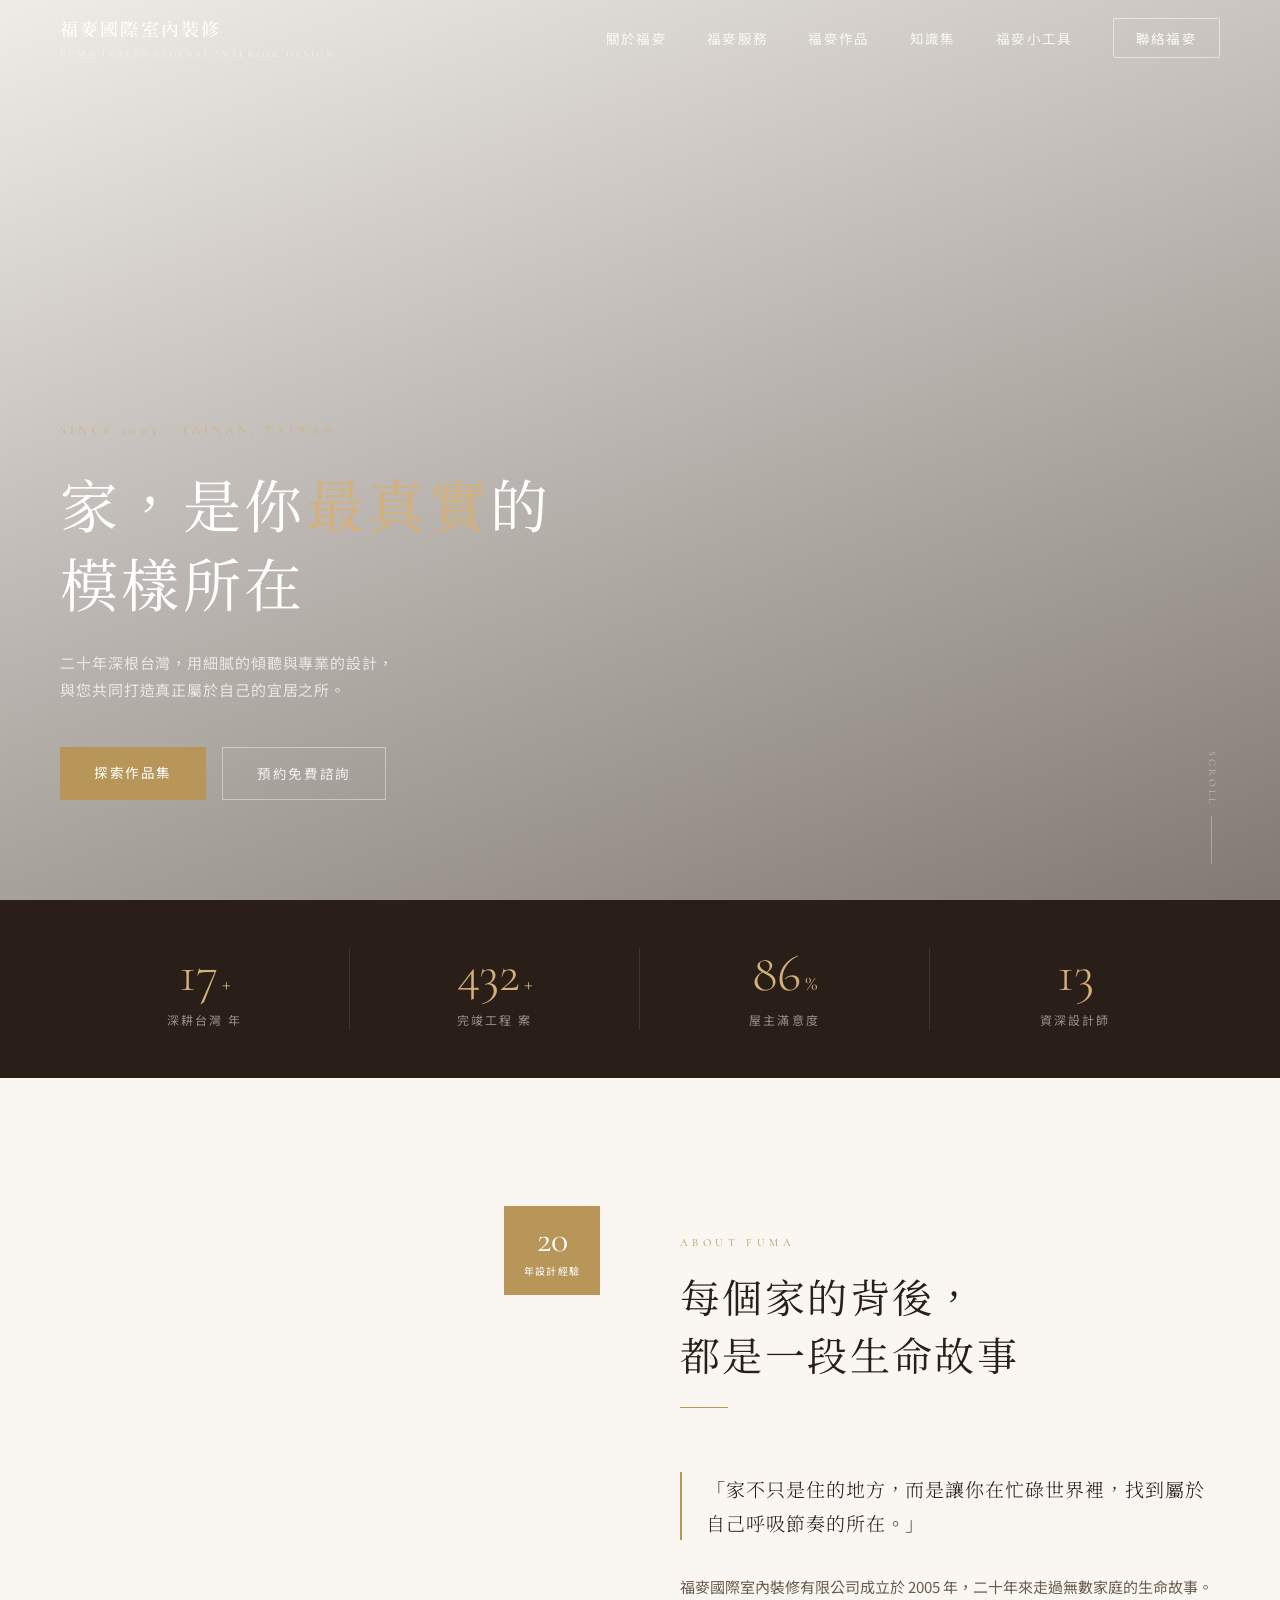
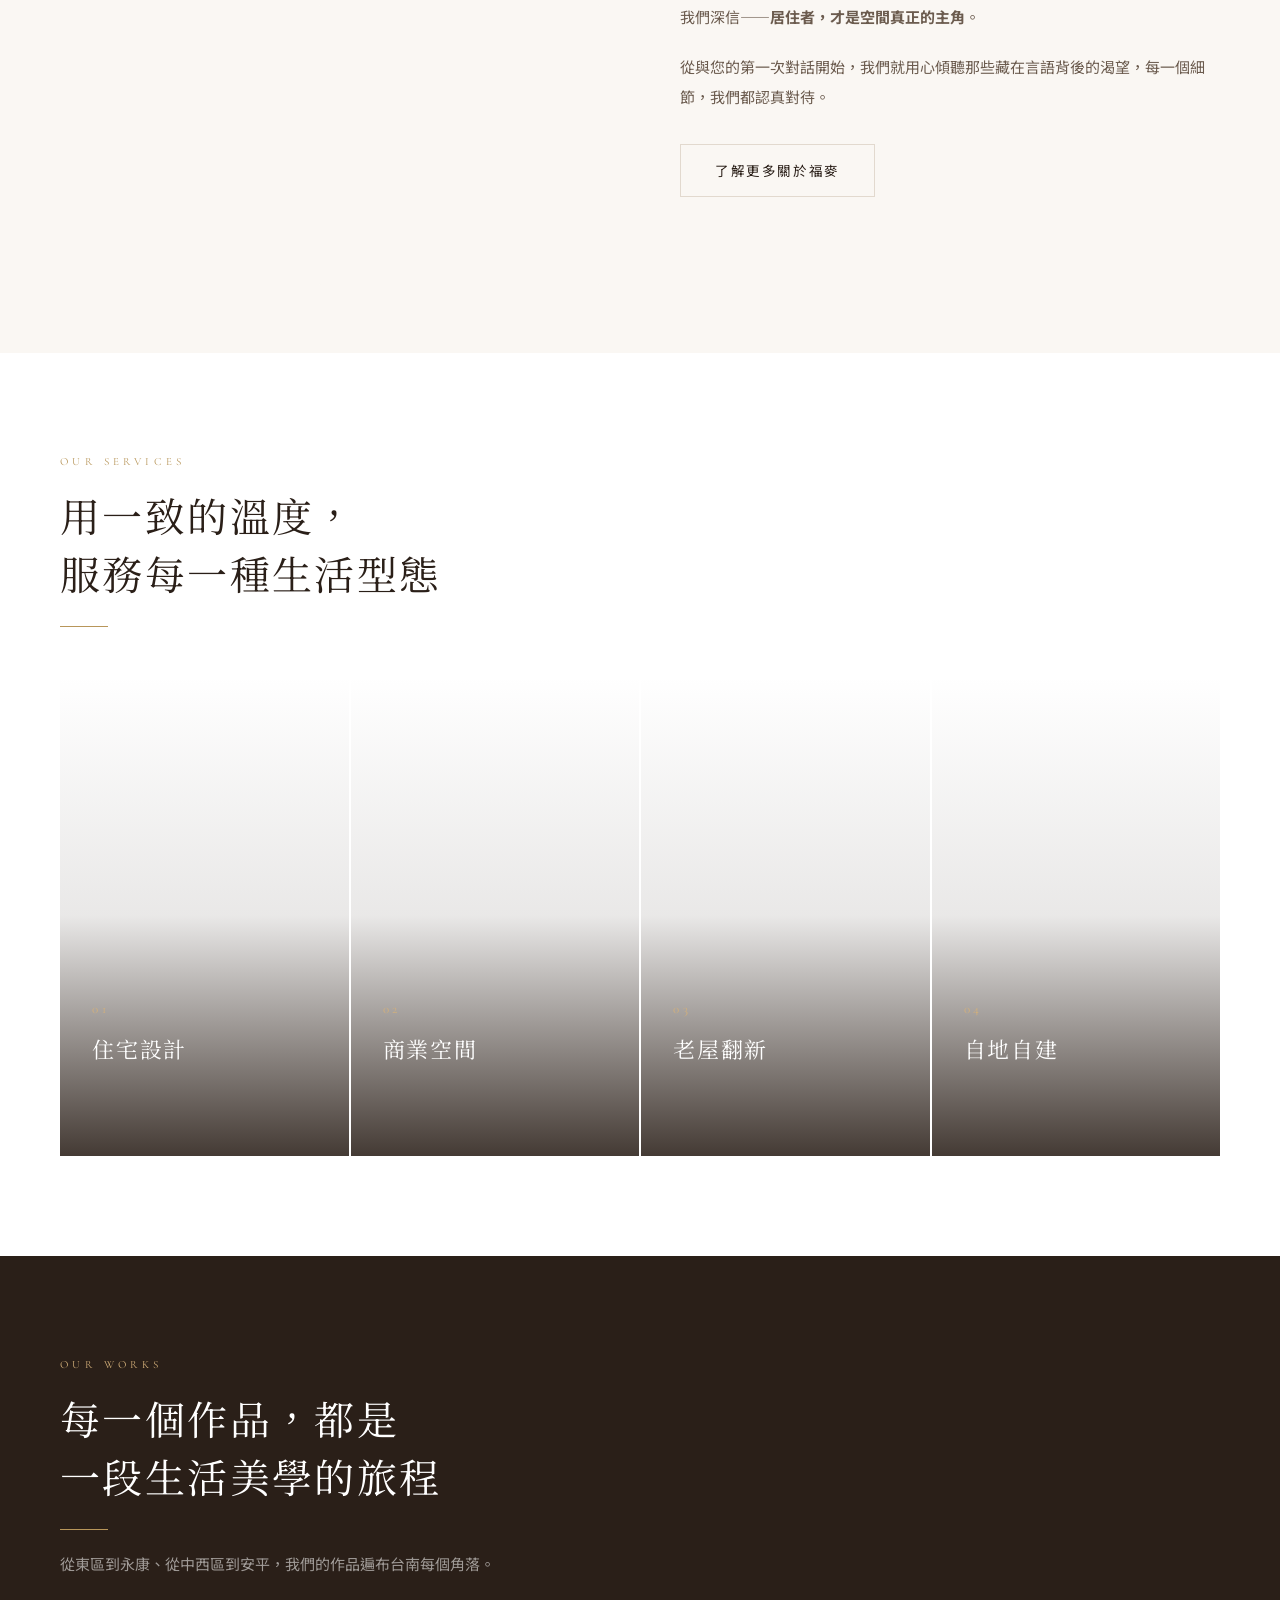
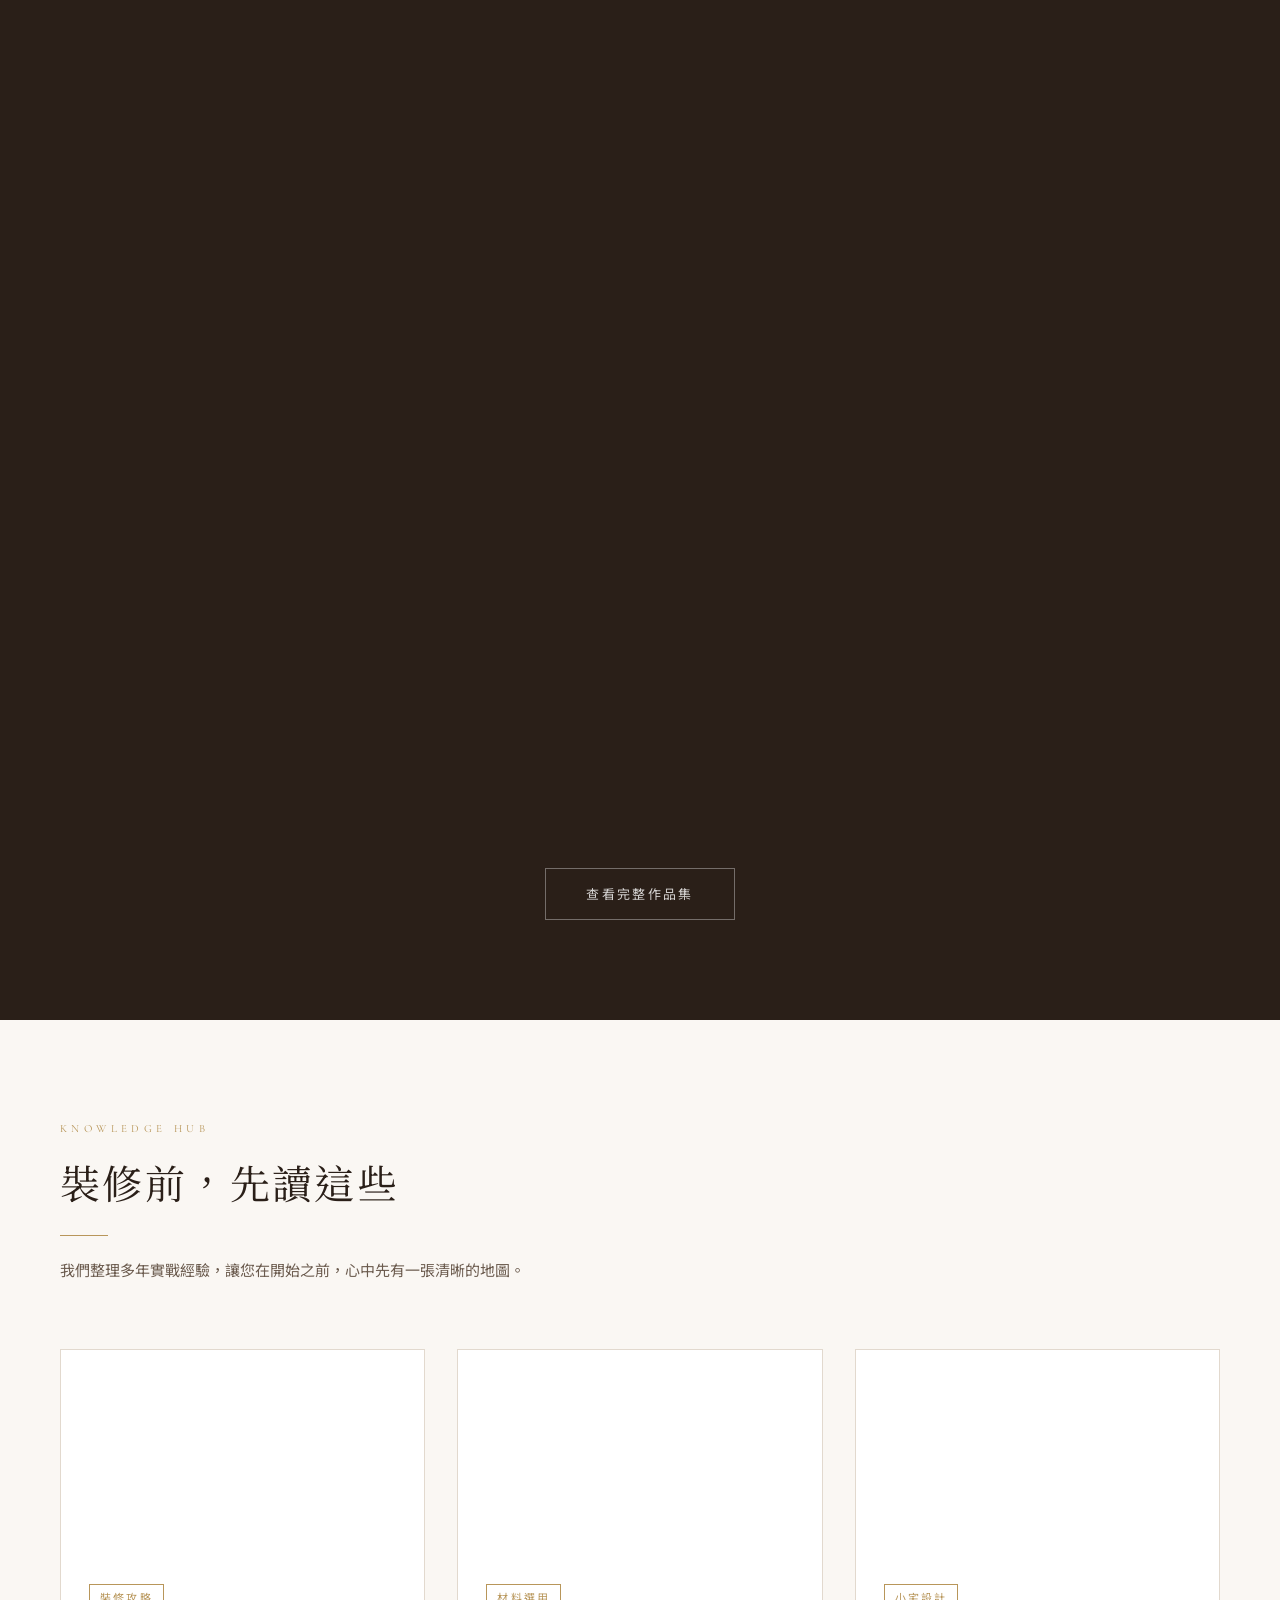
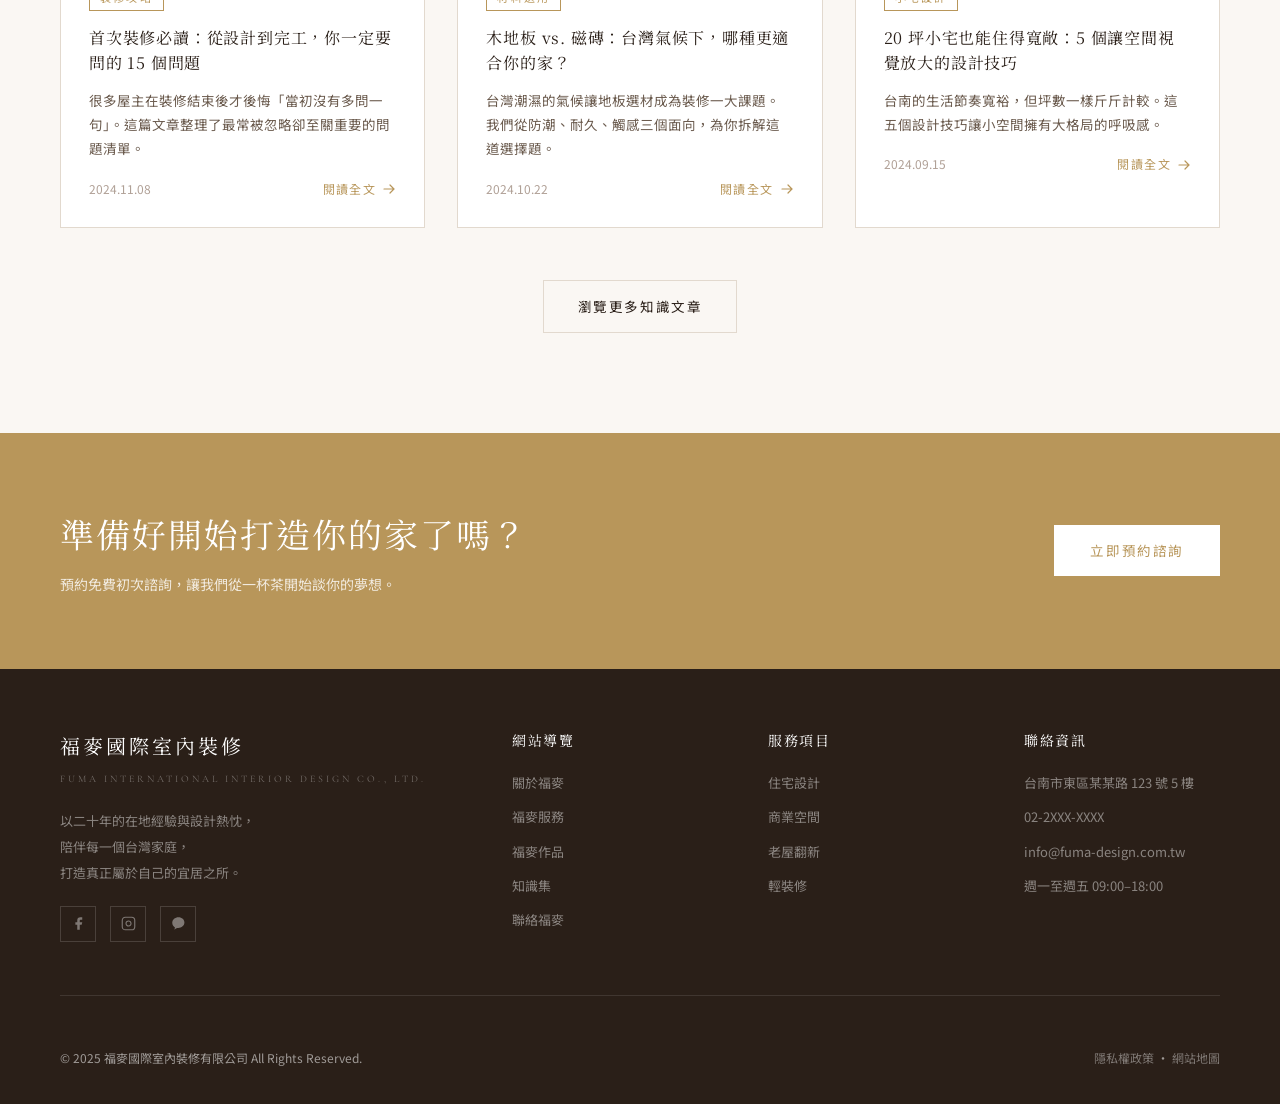
==== index.html @ 8dfb3df6 "初始化福麥國際室內裝修官網 六頁靜態網站：首頁、關於福麥、福麥服務、福麥作品、知識集、聯絡福麥。 共用 style.css / main.js，純 HTML/CSS/JS，無需建置工具。  Co-Au" ====
<!DOCTYPE html>
<html lang="zh-TW">
<head>
  <meta charset="UTF-8" />
  <meta name="viewport" content="width=device-width, initial-scale=1.0" />
  <title>福麥國際室內裝修有限公司 | 打造心靈富足的家</title>
  <meta name="description" content="福麥國際室內裝修有限公司，深根台灣二十年。以專業、細膩與溫度，與您共同打造真正屬於您的家。" />
  <link rel="preconnect" href="https://fonts.googleapis.com" />
  <link rel="preconnect" href="https://fonts.gstatic.com" crossorigin />
  <link href="https://fonts.googleapis.com/css2?family=Noto+Serif+TC:wght@300;400;500;600&family=Noto+Sans+TC:wght@300;400;500&family=Cormorant+Garamond:ital,wght@0,300;0,400;1,300&display=swap" rel="stylesheet" />
  <link rel="stylesheet" href="style.css" />
  <style>
    /* ── Hero ── */
    #hero {
      position: relative; height: 100vh; min-height: 620px;
      display: flex; align-items: flex-end;
      padding: 0 60px 100px; overflow: hidden;
    }
    .hero-bg {
      position: absolute; inset: 0;
      background:
        linear-gradient(160deg, rgba(42,31,24,.05) 0%, rgba(42,31,24,.58) 100%),
        url('https://images.unsplash.com/photo-1618221195710-dd6b41faaea6?w=1600&q=80') center/cover no-repeat;
      transform: scale(1.06); transition: transform 8s ease;
    }
    #hero.loaded .hero-bg { transform: scale(1); }
    .hero-content { position: relative; z-index: 2; max-width: 680px; }
    .hero-label {
      font-family: 'Cormorant Garamond', serif;
      font-size: 12px; letter-spacing: .35em; text-transform: uppercase;
      color: var(--gold-light); display: block; margin-bottom: 24px;
    }
    .hero-title {
      font-family: 'Noto Serif TC', serif;
      font-size: clamp(32px, 5vw, 58px); font-weight: 400;
      line-height: 1.35; color: var(--white); margin-bottom: 28px; letter-spacing: .06em;
    }
    .hero-title em { font-style: normal; color: var(--gold-light); }
    .hero-sub { font-size: 15px; color: rgba(255,255,255,.72); letter-spacing: .06em; margin-bottom: 44px; line-height: 1.8; }
    .hero-ctas { display: flex; gap: 16px; flex-wrap: wrap; }
    .btn-hero-primary {
      padding: 14px 34px; background: var(--gold); color: var(--white);
      font-size: 13.5px; letter-spacing: .12em; transition: background .3s;
    }
    .btn-hero-primary:hover { background: #9E7F46; }
    .btn-hero-outline {
      padding: 14px 34px; background: transparent;
      color: rgba(255,255,255,.85); font-size: 13.5px; letter-spacing: .12em;
      border: 1px solid rgba(255,255,255,.4); transition: all .3s;
    }
    .btn-hero-outline:hover { background: rgba(255,255,255,.1); border-color: rgba(255,255,255,.7); }

    /* ── About teaser ── */
    #about-teaser {
      padding: var(--section-pad) 60px;
      display: grid; grid-template-columns: 1fr 1fr; gap: 80px; align-items: center;
    }
    .about-visual { position: relative; aspect-ratio: 4/5; }
    .about-img-main {
      width: 85%; height: 100%;
      background: url('https://images.unsplash.com/photo-1586023492125-27b2c045efd7?w=800&q=80') center/cover;
      border-radius: 2px;
    }
    .about-img-accent {
      position: absolute; bottom: -32px; right: 0;
      width: 52%; aspect-ratio: 1;
      background: url('https://images.unsplash.com/photo-1556909114-f6e7ad7d3136?w=500&q=80') center/cover;
      border-radius: 2px; border: 8px solid var(--bg);
    }
    .about-badge {
      position: absolute; top: 28px; right: 0;
      background: var(--gold); color: var(--white); padding: 16px 20px;
      text-align: center; min-width: 90px;
    }
    .about-badge .badge-num { font-family: 'Cormorant Garamond', serif; font-size: 36px; line-height: 1; display: block; }
    .about-badge .badge-text { font-size: 10px; letter-spacing: .12em; margin-top: 4px; display: block; }
    .about-text blockquote {
      font-family: 'Noto Serif TC', serif; font-size: 19px; font-weight: 300;
      line-height: 1.8; color: var(--text);
      border-left: 2px solid var(--gold); padding-left: 24px;
      margin: 32px 0; letter-spacing: .05em;
    }
    .about-text p { font-size: 15px; color: var(--text-light); line-height: 2; margin-bottom: 20px; }

    /* ── Services preview ── */
    #services-preview { padding: var(--section-pad) 60px; background: var(--white); }
    .services-grid { display: grid; grid-template-columns: repeat(4,1fr); gap: 2px; }
    .service-card { position: relative; aspect-ratio: 3/5; overflow: hidden; cursor: pointer; }
    .service-card .card-bg { position: absolute; inset: 0; transition: transform .6s ease; }
    .service-card:hover .card-bg { transform: scale(1.06); }
    .service-card .card-overlay {
      position: absolute; inset: 0;
      background: linear-gradient(to top, rgba(42,31,24,.88) 0%, rgba(42,31,24,.1) 50%, transparent 100%);
      transition: background .4s;
    }
    .service-card:hover .card-overlay {
      background: linear-gradient(to top, rgba(42,31,24,.92) 0%, rgba(42,31,24,.3) 60%, rgba(42,31,24,.1) 100%);
    }
    .service-card .card-content { position: absolute; bottom: 0; left: 0; right: 0; padding: 36px 32px; }
    .card-num { font-family: 'Cormorant Garamond', serif; font-size: 13px; letter-spacing: .3em; color: var(--gold-light); margin-bottom: 10px; }
    .card-title { font-family: 'Noto Serif TC', serif; font-size: 22px; color: var(--white); font-weight: 400; letter-spacing: .08em; margin-bottom: 12px; }
    .card-desc {
      font-size: 13.5px; color: rgba(255,255,255,.72); line-height: 1.8;
      max-height: 0; overflow: hidden;
      transition: max-height .5s ease, opacity .5s ease; opacity: 0;
    }
    .service-card:hover .card-desc { max-height: 120px; opacity: 1; }
    .card-arrow {
      display: inline-flex; align-items: center; gap: 10px;
      color: var(--gold-light); font-size: 12px; letter-spacing: .2em; margin-top: 18px;
      opacity: 0; transform: translateX(-10px); transition: opacity .4s, transform .4s;
    }
    .service-card:hover .card-arrow { opacity: 1; transform: translateX(0); }
    .service-card:nth-child(1) .card-bg { background: url('https://images.unsplash.com/photo-1600607687644-c7171b42498f?w=800&q=80') center/cover; }
    .service-card:nth-child(2) .card-bg { background: url('https://images.unsplash.com/photo-1497366216548-37526070297c?w=800&q=80') center/cover; }
    .service-card:nth-child(3) .card-bg { background: url('https://images.unsplash.com/photo-1600566752355-35792bedcfea?w=800&q=80') center/cover; }
    .service-card:nth-child(4) .card-bg { background: url('https://images.unsplash.com/photo-1600047509807-ba8f99d2cdde?w=800&q=80') center/cover; }

    /* ── Portfolio highlight ── */
    #portfolio-highlight { padding: var(--section-pad) 60px; background: var(--bg-dark); }
    #portfolio-highlight .section-title { color: var(--white); }
    #portfolio-highlight .section-en { color: var(--gold-light); }
    #portfolio-highlight .section-desc { color: rgba(255,255,255,.55); }
    #portfolio-highlight .divider-line { background: var(--gold); }
    .portfolio-grid {
      display: grid; grid-template-columns: repeat(12,1fr);
      grid-template-rows: auto; gap: 12px;
    }
    .portfolio-item { position: relative; overflow: hidden; cursor: pointer; }
    .portfolio-item:nth-child(1) { grid-column: span 7; grid-row: span 2; aspect-ratio: 7/5; }
    .portfolio-item:nth-child(2) { grid-column: span 5; aspect-ratio: 5/4; }
    .portfolio-item:nth-child(3) { grid-column: span 5; aspect-ratio: 5/4; }
    .portfolio-item .pi-bg { width: 100%; height: 100%; transition: transform .7s ease; }
    .portfolio-item:hover .pi-bg { transform: scale(1.07); }
    .portfolio-item:nth-child(1) .pi-bg { background: url('https://images.unsplash.com/photo-1600585154340-be6161a56a0c?w=900&q=80') center/cover; }
    .portfolio-item:nth-child(2) .pi-bg { background: url('https://images.unsplash.com/photo-1567767292278-a4f21aa2d36e?w=700&q=80') center/cover; }
    .portfolio-item:nth-child(3) .pi-bg { background: url('https://images.unsplash.com/photo-1507089947368-19c1da9775ae?w=700&q=80') center/cover; }
    .portfolio-item .pi-overlay {
      position: absolute; inset: 0; background: rgba(42,31,24,0);
      transition: background .4s; display: flex; align-items: flex-end; padding: 24px;
    }
    .portfolio-item:hover .pi-overlay { background: rgba(42,31,24,.65); }
    .pi-info { transform: translateY(20px); opacity: 0; transition: transform .4s, opacity .4s; }
    .portfolio-item:hover .pi-info { transform: translateY(0); opacity: 1; }
    .pi-cat { font-size: 11px; letter-spacing: .25em; color: var(--gold-light); text-transform: uppercase; margin-bottom: 6px; }
    .pi-name { font-family: 'Noto Serif TC', serif; font-size: 16px; color: var(--white); letter-spacing: .06em; }

    /* ── Knowledge teaser ── */
    #knowledge-teaser { padding: var(--section-pad) 60px; }
    .knowledge-grid { display: grid; grid-template-columns: repeat(3,1fr); gap: 32px; }
    .k-card:nth-child(1) .k-img-bg { background: url('https://images.unsplash.com/photo-1618221195710-dd6b41faaea6?w=700&q=80') center/cover; }
    .k-card:nth-child(2) .k-img-bg { background: url('https://images.unsplash.com/photo-1630699144867-37acec97df5a?w=700&q=80') center/cover; }
    .k-card:nth-child(3) .k-img-bg { background: url('https://images.unsplash.com/photo-1604709177225-055f99402ea3?w=700&q=80') center/cover; }

    @media (max-width: 1100px) {
      #about-teaser { grid-template-columns: 1fr; gap: 56px; }
      .about-visual { max-width: 520px; }
      .services-grid { grid-template-columns: 1fr 1fr; }
      .service-card { aspect-ratio: 4/5; }
    }
    @media (max-width: 900px) {
      #hero, #about-teaser, #services-preview, #portfolio-highlight, #knowledge-teaser { padding-left: 28px; padding-right: 28px; }
      #hero { padding-bottom: 80px; }
      .scroll-indicator { right: 28px; }
      .portfolio-grid { grid-template-columns: repeat(6,1fr); }
      .portfolio-item:nth-child(1) { grid-column: span 6; aspect-ratio: 16/9; }
      .portfolio-item:nth-child(2), .portfolio-item:nth-child(3) { grid-column: span 3; }
      .knowledge-grid { grid-template-columns: 1fr 1fr; }
    }
    @media (max-width: 600px) {
      #hero { padding: 0 20px 60px; }
      .hero-ctas { flex-direction: column; }
      .services-grid { grid-template-columns: 1fr 1fr; }
      .knowledge-grid { grid-template-columns: 1fr; }
    }
  </style>
</head>
<body>
  <!-- Nav -->
  <nav id="navbar" class="hero-nav">
    <a href="index.html" class="nav-logo">
      <span class="logo-cn">福麥國際室內裝修</span>
      <span class="logo-en">Fuma International Interior Design</span>
    </a>
    <ul class="nav-links">
      <li><a href="about.html">關於福麥</a></li>
      <li><a href="services.html">福麥服務</a></li>
      <li><a href="portfolio.html">福麥作品</a></li>
      <li><a href="knowledge.html">知識集</a></li>
      <li><a href="#" target="_blank" rel="noopener">福麥小工具</a></li>
      <li><a href="contact.html" class="nav-contact-btn">聯絡福麥</a></li>
    </ul>
    <div class="hamburger" onclick="toggleMenu()"><span></span><span></span><span></span></div>
  </nav>
  <div class="mobile-menu" id="mobileMenu">
    <button class="mobile-close" onclick="toggleMenu()">✕</button>
    <a href="about.html" onclick="toggleMenu()">關於福麥</a>
    <a href="services.html" onclick="toggleMenu()">福麥服務</a>
    <a href="portfolio.html" onclick="toggleMenu()">福麥作品</a>
    <a href="knowledge.html" onclick="toggleMenu()">知識集</a>
    <a href="#" target="_blank" rel="noopener" onclick="toggleMenu()">福麥小工具</a>
    <a href="contact.html" onclick="toggleMenu()">聯絡福麥</a>
  </div>

  <!-- Hero -->
  <section id="hero">
    <div class="hero-bg"></div>
    <div class="hero-content reveal">
      <span class="hero-label">Since 2005 · Tainan, Taiwan</span>
      <h1 class="hero-title">家，是你<em>最真實</em>的<br>模樣所在</h1>
      <p class="hero-sub">二十年深根台灣，用細膩的傾聽與專業的設計，<br>與您共同打造真正屬於自己的宜居之所。</p>
      <div class="hero-ctas">
        <a href="portfolio.html" class="btn-hero-primary">探索作品集</a>
        <a href="contact.html" class="btn-hero-outline">預約免費諮詢</a>
      </div>
    </div>
    <div class="scroll-indicator">
      <span>Scroll</span>
      <div class="scroll-line"></div>
    </div>
  </section>

  <!-- Stats -->
  <div id="stats">
    <div class="stat-item reveal"><div class="stat-num"><span class="counter" data-target="20">0</span><sup>+</sup></div><div class="stat-label">深耕台灣 年</div></div>
    <div class="stat-item reveal"><div class="stat-num"><span class="counter" data-target="480">0</span><sup>+</sup></div><div class="stat-label">完竣工程 案</div></div>
    <div class="stat-item reveal"><div class="stat-num"><span class="counter" data-target="96">0</span><sup>%</sup></div><div class="stat-label">屋主滿意度</div></div>
    <div class="stat-item reveal"><div class="stat-num"><span class="counter" data-target="15">0</span></div><div class="stat-label">資深設計師</div></div>
  </div>

  <!-- About teaser -->
  <section id="about-teaser">
    <div class="about-visual reveal">
      <div class="about-img-main"></div>
      <div class="about-img-accent"></div>
      <div class="about-badge"><span class="badge-num">20</span><span class="badge-text">年設計經驗</span></div>
    </div>
    <div class="about-text">
      <div class="section-header reveal">
        <span class="section-en">About Fuma</span>
        <h2 class="section-title">每個家的背後，<br>都是一段生命故事</h2>
        <div class="divider-line"></div>
      </div>
      <blockquote class="reveal">「家不只是住的地方，而是讓你在忙碌世界裡，找到屬於自己呼吸節奏的所在。」</blockquote>
      <p class="reveal">福麥國際室內裝修有限公司成立於 2005 年，二十年來走過無數家庭的生命故事。我們深信——<strong>居住者，才是空間真正的主角</strong>。</p>
      <p class="reveal">從與您的第一次對話開始，我們就用心傾聽那些藏在言語背後的渴望，每一個細節，我們都認真對待。</p>
      <a href="about.html" class="btn-outline-dark reveal" style="margin-top:12px;">了解更多關於福麥</a>
    </div>
  </section>

  <!-- Services preview -->
  <section id="services-preview">
    <div class="section-header reveal" style="max-width:620px; margin-bottom:48px;">
      <span class="section-en">Our Services</span>
      <h2 class="section-title">用一致的溫度，<br>服務每一種生活型態</h2>
      <div class="divider-line"></div>
    </div>
    <div class="services-grid">
      <a href="services.html" class="service-card reveal">
        <div class="card-bg"></div><div class="card-overlay"></div>
        <div class="card-content">
          <div class="card-num">01</div>
          <h3 class="card-title">住宅設計</h3>
          <p class="card-desc">從新成屋到老屋翻新，量身打造專屬的居家風格與生活動線。</p>
          <span class="card-arrow">了解更多 <svg width="16" height="16" viewBox="0 0 16 16" fill="none"><path d="M3 8h10M9 4l4 4-4 4" stroke="currentColor" stroke-width="1.2" stroke-linecap="round"/></svg></span>
        </div>
      </a>
      <a href="services.html" class="service-card reveal">
        <div class="card-bg"></div><div class="card-overlay"></div>
        <div class="card-content">
          <div class="card-num">02</div>
          <h3 class="card-title">商業空間</h3>
          <p class="card-desc">讓空間成為品牌最有力的語言，創造令人印象深刻的場域體驗。</p>
          <span class="card-arrow">了解更多 <svg width="16" height="16" viewBox="0 0 16 16" fill="none"><path d="M3 8h10M9 4l4 4-4 4" stroke="currentColor" stroke-width="1.2" stroke-linecap="round"/></svg></span>
        </div>
      </a>
      <a href="services.html" class="service-card reveal">
        <div class="card-bg"></div><div class="card-overlay"></div>
        <div class="card-content">
          <div class="card-num">03</div>
          <h3 class="card-title">老屋翻新</h3>
          <p class="card-desc">讓三十年的老宅重獲新生，延續它與家人的記憶連結。</p>
          <span class="card-arrow">了解更多 <svg width="16" height="16" viewBox="0 0 16 16" fill="none"><path d="M3 8h10M9 4l4 4-4 4" stroke="currentColor" stroke-width="1.2" stroke-linecap="round"/></svg></span>
        </div>
      </a>
      <a href="services.html#zidizijian" class="service-card reveal">
        <div class="card-bg"></div><div class="card-overlay"></div>
        <div class="card-content">
          <div class="card-num">04</div>
          <h3 class="card-title">自地自建</h3>
          <p class="card-desc">從土地到竣工，我們陪您完整走過透天自宅的每一個決策，打造真正屬於自己家族的建築。</p>
          <span class="card-arrow">了解更多 <svg width="16" height="16" viewBox="0 0 16 16" fill="none"><path d="M3 8h10M9 4l4 4-4 4" stroke="currentColor" stroke-width="1.2" stroke-linecap="round"/></svg></span>
        </div>
      </a>
    </div>
  </section>

  <!-- Portfolio highlight -->
  <section id="portfolio-highlight">
    <div class="section-header reveal">
      <span class="section-en">Our Works</span>
      <h2 class="section-title">每一個作品，都是<br>一段生活美學的旅程</h2>
      <div class="divider-line"></div>
      <p class="section-desc">從東區到永康、從中西區到安平，我們的作品遍布台南每個角落。</p>
    </div>
    <div class="portfolio-grid">
      <div class="portfolio-item reveal"><div class="pi-bg"></div><div class="pi-overlay"><div class="pi-info"><div class="pi-cat">住宅空間</div><div class="pi-name">東區 47 坪現代日式宅</div></div></div></div>
      <div class="portfolio-item reveal"><div class="pi-bg"></div><div class="pi-overlay"><div class="pi-info"><div class="pi-cat">商業空間</div><div class="pi-name">大安診所整體規劃</div></div></div></div>
      <div class="portfolio-item reveal"><div class="pi-bg"></div><div class="pi-overlay"><div class="pi-info"><div class="pi-cat">老屋翻新</div><div class="pi-name">永和 30 年老公寓重生計畫</div></div></div></div>
    </div>
    <div style="text-align:center; margin-top:52px;" class="reveal">
      <a href="portfolio.html" class="btn-ghost-light">查看完整作品集</a>
    </div>
  </section>

  <!-- Knowledge teaser -->
  <section id="knowledge-teaser">
    <div class="section-header reveal">
      <span class="section-en">Knowledge Hub</span>
      <h2 class="section-title">裝修前，先讀這些</h2>
      <div class="divider-line"></div>
      <p class="section-desc">我們整理多年實戰經驗，讓您在開始之前，心中先有一張清晰的地圖。</p>
    </div>
    <div class="knowledge-grid">
      <div class="k-card reveal"><div class="k-img"><div class="k-img-bg"></div></div><div class="k-body"><span class="k-tag">裝修攻略</span><h3 class="k-title">首次裝修必讀：從設計到完工，你一定要問的 15 個問題</h3><p class="k-excerpt">很多屋主在裝修結束後才後悔「當初沒有多問一句」。這篇文章整理了最常被忽略卻至關重要的問題清單。</p><div class="k-meta"><span>2024.11.08</span><a href="knowledge.html" class="k-read-more">閱讀全文 <svg width="14" height="14" viewBox="0 0 14 14" fill="none"><path d="M2 7h10M8 3l4 4-4 4" stroke="currentColor" stroke-width="1.2" stroke-linecap="round"/></svg></a></div></div></div>
      <div class="k-card reveal"><div class="k-img"><div class="k-img-bg"></div></div><div class="k-body"><span class="k-tag">材料選用</span><h3 class="k-title">木地板 vs. 磁磚：台灣氣候下，哪種更適合你的家？</h3><p class="k-excerpt">台灣潮濕的氣候讓地板選材成為裝修一大課題。我們從防潮、耐久、觸感三個面向，為你拆解這道選擇題。</p><div class="k-meta"><span>2024.10.22</span><a href="knowledge.html" class="k-read-more">閱讀全文 <svg width="14" height="14" viewBox="0 0 14 14" fill="none"><path d="M2 7h10M8 3l4 4-4 4" stroke="currentColor" stroke-width="1.2" stroke-linecap="round"/></svg></a></div></div></div>
      <div class="k-card reveal"><div class="k-img"><div class="k-img-bg"></div></div><div class="k-body"><span class="k-tag">小宅設計</span><h3 class="k-title">20 坪小宅也能住得寬敞：5 個讓空間視覺放大的設計技巧</h3><p class="k-excerpt">台南的生活節奏寬裕，但坪數一樣斤斤計較。這五個設計技巧讓小空間擁有大格局的呼吸感。</p><div class="k-meta"><span>2024.09.15</span><a href="knowledge.html" class="k-read-more">閱讀全文 <svg width="14" height="14" viewBox="0 0 14 14" fill="none"><path d="M2 7h10M8 3l4 4-4 4" stroke="currentColor" stroke-width="1.2" stroke-linecap="round"/></svg></a></div></div></div>
    </div>
    <div style="text-align:center; margin-top:52px;" class="reveal">
      <a href="knowledge.html" class="btn-outline-dark">瀏覽更多知識文章</a>
    </div>
  </section>

  <!-- CTA -->
  <div class="cta-strip reveal">
    <div class="cta-strip-text">
      <h2>準備好開始打造你的家了嗎？</h2>
      <p>預約免費初次諮詢，讓我們從一杯茶開始談你的夢想。</p>
    </div>
    <a href="contact.html" class="btn-white">立即預約諮詢</a>
  </div>

  <!-- Footer -->
  <footer id="footer">
    <div class="footer-top">
      <div class="footer-brand">
        <div class="footer-logo">福麥國際室內裝修</div>
        <div class="footer-logo-en">Fuma International Interior Design Co., Ltd.</div>
        <p>以二十年的在地經驗與設計熱忱，<br>陪伴每一個台灣家庭，<br>打造真正屬於自己的宜居之所。</p>
        <div class="footer-social">
          <a href="#" title="Facebook"><svg width="15" height="15" viewBox="0 0 24 24" fill="currentColor"><path d="M18 2h-3a5 5 0 00-5 5v3H7v4h3v8h4v-8h3l1-4h-4V7a1 1 0 011-1h3z"/></svg></a>
          <a href="#" title="Instagram"><svg width="15" height="15" viewBox="0 0 24 24" fill="none" stroke="currentColor" stroke-width="1.8"><rect x="2" y="2" width="20" height="20" rx="5"/><path d="M16 11.37A4 4 0 1112.63 8 4 4 0 0116 11.37z"/><line x1="17.5" y1="6.5" x2="17.51" y2="6.5"/></svg></a>
          <a href="#" title="LINE"><svg width="15" height="15" viewBox="0 0 24 24" fill="currentColor"><path d="M12 2C6.48 2 2 5.94 2 10.77c0 3.09 1.73 5.82 4.36 7.44-.19.68-.69 2.47-.79 2.85-.12.48.18.47.38.34.15-.1 2.44-1.64 3.43-2.31.68.1 1.38.15 2.1.15 5.52 0 10-3.94 10-8.77S17.52 2 12 2z"/></svg></a>
        </div>
      </div>
      <div class="footer-col">
        <h4>網站導覽</h4>
        <a href="about.html">關於福麥</a>
        <a href="services.html">福麥服務</a>
        <a href="portfolio.html">福麥作品</a>
        <a href="knowledge.html">知識集</a>
        <a href="contact.html">聯絡福麥</a>
      </div>
      <div class="footer-col">
        <h4>服務項目</h4>
        <a href="services.html">住宅設計</a>
        <a href="services.html">商業空間</a>
        <a href="services.html">老屋翻新</a>
                <a href="services.html">輕裝修</a>
      </div>
      <div class="footer-col">
        <h4>聯絡資訊</h4>
        <a href="contact.html">台南市東區某某路 123 號 5 樓</a>
        <a href="tel:0222XXXXXXX">02-2XXX-XXXX</a>
        <a href="mailto:info@fuma-design.com.tw">info@fuma-design.com.tw</a>
        <a href="#">週一至週五 09:00–18:00</a>
      </div>
    </div>
    <div class="footer-bottom">
      <span>© 2025 福麥國際室內裝修有限公司 All Rights Reserved.</span>
      <span><a href="#">隱私權政策</a> · <a href="#">網站地圖</a></span>
    </div>
  </footer>
  <div id="back-top"><svg width="18" height="18" viewBox="0 0 18 18" fill="none"><path d="M9 14V4M4 9l5-5 5 5" stroke="currentColor" stroke-width="1.6" stroke-linecap="round"/></svg></div>
  <script src="main.js"></script>
</body>
</html>
---- style.css ----
/* ══════════════════════════════════════
   福麥國際室內裝修 — 共用樣式
   ══════════════════════════════════════ */

/* ── Reset & Tokens ── */
*, *::before, *::after { box-sizing: border-box; margin: 0; padding: 0; }

:root {
  --bg:        #FAF7F3;
  --bg-dark:   #2A1F18;
  --text:      #2A1F18;
  --text-light:#6B5B4E;
  --gold:      #B8965A;
  --gold-light:#D4B07A;
  --sage:      #7A8A6E;
  --border:    #E2D9CE;
  --white:     #FFFFFF;
  --section-pad: 100px;
}

html { scroll-behavior: smooth; font-size: 16px; }

body {
  font-family: 'Noto Sans TC', sans-serif;
  background: var(--bg);
  color: var(--text);
  line-height: 1.7;
  overflow-x: hidden;
}

img { display: block; width: 100%; height: 100%; object-fit: cover; }
a   { text-decoration: none; color: inherit; }
ul  { list-style: none; }

/* ── Scroll animation ── */
.reveal {
  opacity: 0;
  transform: translateY(36px);
  transition: opacity .8s ease, transform .8s ease;
}
.reveal.visible { opacity: 1; transform: translateY(0); }

/* ── Navbar ── */
#navbar {
  position: fixed;
  top: 0; left: 0; right: 0;
  z-index: 1000;
  padding: 0 60px;
  height: 76px;
  display: flex;
  align-items: center;
  justify-content: space-between;
  transition: background .4s ease, box-shadow .4s ease;
}
#navbar.hero-nav { background: transparent; }
#navbar.inner-nav {
  background: rgba(250,247,243,.97);
  box-shadow: 0 1px 0 var(--border);
  backdrop-filter: blur(12px);
}
#navbar.scrolled {
  background: rgba(250,247,243,.97);
  box-shadow: 0 1px 0 var(--border);
  backdrop-filter: blur(12px);
}

.nav-logo { display: flex; flex-direction: column; gap: 2px; }
.nav-logo .logo-cn {
  font-family: 'Noto Serif TC', serif;
  font-size: 18px;
  font-weight: 500;
  letter-spacing: .12em;
  transition: color .4s;
}
.nav-logo .logo-en {
  font-family: 'Cormorant Garamond', serif;
  font-size: 10px;
  letter-spacing: .25em;
  text-transform: uppercase;
  transition: color .4s;
}

/* hero-nav (dark bg) */
#navbar.hero-nav .logo-cn { color: var(--white); }
#navbar.hero-nav .logo-en { color: rgba(255,255,255,.55); }
#navbar.hero-nav.scrolled .logo-cn { color: var(--text); }
#navbar.hero-nav.scrolled .logo-en { color: var(--text-light); }
/* inner-nav (light bg) */
#navbar.inner-nav .logo-cn { color: var(--text); }
#navbar.inner-nav .logo-en { color: var(--text-light); }

.nav-links { display: flex; gap: 40px; align-items: center; }
.nav-links a {
  font-size: 13.5px;
  letter-spacing: .1em;
  position: relative;
  transition: color .3s;
}
.nav-links a::after {
  content: '';
  position: absolute;
  bottom: -4px; left: 0; right: 100%;
  height: 1px;
  background: var(--gold);
  transition: right .3s ease;
}
.nav-links a:hover::after,
.nav-links a.active::after { right: 0; }

#navbar.hero-nav .nav-links a { color: rgba(255,255,255,.85); }
#navbar.hero-nav.scrolled .nav-links a { color: var(--text); }
#navbar.inner-nav .nav-links a { color: var(--text); }
#navbar.inner-nav .nav-links a.active { color: var(--gold); }

.nav-contact-btn {
  padding: 9px 22px;
  border-radius: 2px;
  font-size: 13px;
  letter-spacing: .1em;
  transition: background .3s, border-color .3s, color .3s !important;
}
.nav-contact-btn::after { display: none !important; }
#navbar.hero-nav .nav-contact-btn {
  border: 1px solid rgba(255,255,255,.5);
  color: rgba(255,255,255,.9) !important;
}
#navbar.hero-nav.scrolled .nav-contact-btn,
#navbar.inner-nav .nav-contact-btn {
  background: var(--gold);
  border: 1px solid var(--gold);
  color: var(--white) !important;
}
#navbar.hero-nav .nav-contact-btn:hover,
#navbar.hero-nav.scrolled .nav-contact-btn:hover,
#navbar.inner-nav .nav-contact-btn:hover {
  background: var(--bg-dark);
  border-color: var(--bg-dark);
  color: var(--white) !important;
}

/* hamburger */
.hamburger {
  display: none; flex-direction: column; gap: 5px;
  cursor: pointer; padding: 6px;
}
.hamburger span {
  display: block; width: 24px; height: 1.5px;
  transition: background .4s;
}
#navbar.hero-nav .hamburger span { background: var(--white); }
#navbar.hero-nav.scrolled .hamburger span,
#navbar.inner-nav .hamburger span { background: var(--text); }

/* mobile menu */
.mobile-menu {
  display: none;
  position: fixed; inset: 0;
  background: var(--bg-dark);
  z-index: 999;
  flex-direction: column;
  align-items: center; justify-content: center;
  gap: 36px;
  opacity: 0; transition: opacity .3s;
}
.mobile-menu.open { display: flex; opacity: 1; }
.mobile-menu a {
  font-family: 'Noto Serif TC', serif;
  font-size: 22px; letter-spacing: .2em; color: var(--white);
}
.mobile-close {
  position: absolute; top: 28px; right: 30px;
  font-size: 28px; color: var(--white);
  cursor: pointer; background: none; border: none;
}

/* ── Page Hero (inner pages) ── */
.page-hero {
  padding: 160px 60px 80px;
  background: var(--bg-dark);
  position: relative;
  overflow: hidden;
}
.page-hero::after {
  content: '';
  position: absolute;
  inset: 0;
  background: url('https://images.unsplash.com/photo-1618221195710-dd6b41faaea6?w=1400&q=60') center/cover;
  opacity: .12;
  z-index: 0;
}
.page-hero-inner { position: relative; z-index: 1; }
.page-hero-en {
  font-family: 'Cormorant Garamond', serif;
  font-size: 11px; letter-spacing: .45em;
  text-transform: uppercase; color: var(--gold-light);
  display: block; margin-bottom: 16px;
}
.page-hero-title {
  font-family: 'Noto Serif TC', serif;
  font-size: clamp(32px, 4.5vw, 56px);
  font-weight: 400; color: var(--white);
  letter-spacing: .08em; line-height: 1.35;
}
.page-hero-line {
  width: 48px; height: 1px;
  background: var(--gold); margin-top: 24px;
}
.breadcrumb {
  position: absolute; bottom: 28px; right: 60px;
  z-index: 1; display: flex; gap: 10px;
  align-items: center;
  font-size: 12px; letter-spacing: .12em;
  color: rgba(255,255,255,.4);
}
.breadcrumb a { color: rgba(255,255,255,.4); transition: color .3s; }
.breadcrumb a:hover { color: var(--gold-light); }
.breadcrumb span { color: rgba(255,255,255,.7); }

/* ── Section Headers ── */
.section-header { margin-bottom: 64px; }
.section-en {
  font-family: 'Cormorant Garamond', serif;
  font-size: 11px; letter-spacing: .4em;
  text-transform: uppercase; color: var(--gold);
  display: block; margin-bottom: 14px;
}
.section-title {
  font-family: 'Noto Serif TC', serif;
  font-size: clamp(26px, 3.5vw, 40px);
  font-weight: 400; letter-spacing: .06em;
  line-height: 1.45; color: var(--text);
}
.section-desc {
  margin-top: 20px; font-size: 15px;
  color: var(--text-light); line-height: 1.9;
  max-width: 560px;
}
.divider-line { width: 48px; height: 1px; background: var(--gold); margin-top: 24px; }

/* ── Buttons ── */
.btn-primary {
  display: inline-block;
  padding: 14px 34px;
  background: var(--gold); color: var(--white);
  font-size: 13.5px; letter-spacing: .12em;
  border: none; cursor: pointer; transition: background .3s;
}
.btn-primary:hover { background: #9E7F46; }
.btn-outline-dark {
  display: inline-block;
  padding: 14px 34px;
  border: 1px solid var(--border); color: var(--text);
  font-size: 13.5px; letter-spacing: .12em;
  transition: all .3s;
}
.btn-outline-dark:hover { background: var(--gold); border-color: var(--gold); color: var(--white); }
.btn-ghost-light {
  display: inline-block;
  padding: 14px 40px;
  border: 1px solid rgba(255,255,255,.35);
  color: rgba(255,255,255,.8);
  font-size: 13px; letter-spacing: .18em;
  transition: all .3s;
}
.btn-ghost-light:hover {
  border-color: var(--gold); color: var(--white); background: var(--gold);
}

/* ── Footer ── */
#footer {
  background: var(--bg-dark);
  padding: 60px 60px 36px;
  color: rgba(255,255,255,.55);
}
.footer-top {
  display: grid;
  grid-template-columns: 2fr 1fr 1fr 1fr;
  gap: 60px; margin-bottom: 52px;
  padding-bottom: 52px;
  border-bottom: 1px solid rgba(255,255,255,.1);
}
.footer-brand .footer-logo {
  font-family: 'Noto Serif TC', serif;
  font-size: 20px; color: var(--white);
  letter-spacing: .15em; margin-bottom: 8px;
}
.footer-brand .footer-logo-en {
  font-family: 'Cormorant Garamond', serif;
  font-size: 10px; letter-spacing: .3em;
  color: rgba(255,255,255,.35);
  text-transform: uppercase; margin-bottom: 20px;
}
.footer-brand p { font-size: 13px; line-height: 2; color: rgba(255,255,255,.45); }
.footer-col h4 {
  font-family: 'Noto Serif TC', serif;
  font-size: 14px; color: var(--white);
  letter-spacing: .12em; margin-bottom: 20px; font-weight: 400;
}
.footer-col a {
  display: block; font-size: 13px;
  color: rgba(255,255,255,.45); margin-bottom: 12px; transition: color .3s;
}
.footer-col a:hover { color: var(--gold-light); }
.footer-bottom {
  display: flex; justify-content: space-between;
  align-items: center; font-size: 12px;
}
.footer-bottom a { color: rgba(255,255,255,.4); }
.footer-bottom a:hover { color: var(--gold-light); }
.footer-social { display: flex; gap: 14px; margin-top: 20px; }
.footer-social a {
  display: block;
  width: 36px; height: 36px;
  border: 1px solid rgba(255,255,255,.15);
  display: flex; align-items: center; justify-content: center;
  color: rgba(255,255,255,.4); transition: all .3s;
  margin-bottom: 0;
}
.footer-social a:hover { background: var(--gold); border-color: var(--gold); color: var(--white); }

/* ── Back to top ── */
#back-top {
  position: fixed; bottom: 36px; right: 36px;
  width: 46px; height: 46px;
  background: var(--gold); color: var(--white);
  display: flex; align-items: center; justify-content: center;
  cursor: pointer; z-index: 800;
  opacity: 0; transform: translateY(20px);
  transition: opacity .3s, transform .3s, background .3s;
}
#back-top.visible { opacity: 1; transform: translateY(0); }
#back-top:hover { background: var(--bg-dark); }

/* ── Stats bar ── */
#stats {
  background: var(--bg-dark);
  padding: 48px 60px;
  display: grid;
  grid-template-columns: repeat(4, 1fr);
}
.stat-item { text-align: center; padding: 0 20px; border-right: 1px solid rgba(255,255,255,.1); }
.stat-item:last-child { border-right: none; }
.stat-num {
  font-family: 'Cormorant Garamond', serif;
  font-size: 52px; font-weight: 300;
  color: var(--gold-light); line-height: 1;
  display: flex; align-items: baseline; justify-content: center; gap: 4px;
}
.stat-num sup { font-size: 22px; }
.stat-label { font-size: 12px; letter-spacing: .18em; color: rgba(255,255,255,.5); margin-top: 10px; }

/* ── Card shared ── */
.k-card {
  background: var(--white); border: 1px solid var(--border);
  overflow: hidden; transition: box-shadow .3s, transform .3s;
}
.k-card:hover { box-shadow: 0 12px 40px rgba(42,31,24,.1); transform: translateY(-4px); }
.k-card .k-img { aspect-ratio: 16/9; overflow: hidden; }
.k-card .k-img .k-img-bg { width: 100%; height: 100%; transition: transform .5s; }
.k-card:hover .k-img-bg { transform: scale(1.05); }
.k-body { padding: 28px; }
.k-tag {
  display: inline-block; font-size: 11px;
  letter-spacing: .2em; color: var(--gold);
  border: 1px solid var(--gold); padding: 3px 10px; margin-bottom: 14px;
}
.k-title {
  font-family: 'Noto Serif TC', serif;
  font-size: 16px; font-weight: 400;
  letter-spacing: .05em; line-height: 1.6;
  margin-bottom: 12px; color: var(--text);
}
.k-excerpt { font-size: 13.5px; color: var(--text-light); line-height: 1.8; margin-bottom: 18px; }
.k-meta { display: flex; justify-content: space-between; align-items: center; font-size: 12px; color: #B0A096; }
.k-read-more {
  color: var(--gold); font-size: 12px;
  letter-spacing: .12em; display: flex; align-items: center; gap: 6px;
}
.k-read-more svg { transition: transform .3s; }
.k-card:hover .k-read-more svg { transform: translateX(4px); }

/* ── Testimonial ── */
.testimonial-card {
  padding: 36px 32px; border: 1px solid var(--border); position: relative;
}
.t-quote {
  font-family: 'Cormorant Garamond', serif;
  font-size: 64px; line-height: .7; color: var(--gold);
  opacity: .35; position: absolute; top: 28px; right: 28px;
}
.t-text {
  font-family: 'Noto Serif TC', serif;
  font-size: 14.5px; line-height: 2;
  color: var(--text); font-weight: 300; margin-bottom: 28px;
}
.t-stars { color: var(--gold); font-size: 14px; letter-spacing: 4px; margin-bottom: 14px; }
.t-client { font-size: 13px; font-weight: 500; letter-spacing: .08em; }
.t-project { font-size: 12px; color: var(--text-light); margin-top: 4px; }

/* ── Scroll indicator ── */
.scroll-indicator {
  position: absolute; bottom: 36px; right: 60px;
  display: flex; flex-direction: column; align-items: center; gap: 10px; z-index: 2;
}
.scroll-indicator span {
  font-family: 'Cormorant Garamond', serif;
  font-size: 10px; letter-spacing: .3em;
  color: rgba(255,255,255,.5); text-transform: uppercase; writing-mode: vertical-rl;
}
.scroll-line { width: 1px; height: 48px; background: rgba(255,255,255,.3); position: relative; overflow: hidden; }
.scroll-line::after {
  content: ''; position: absolute; top: -100%; left: 0;
  width: 100%; height: 100%; background: var(--gold-light);
  animation: scrollDown 2s ease infinite;
}
@keyframes scrollDown { 0% { top: -100%; } 100% { top: 100%; } }

/* ── CTA strip ── */
.cta-strip {
  background: var(--gold);
  padding: 72px 60px;
  display: flex; align-items: center; justify-content: space-between; gap: 32px;
}
.cta-strip-text h2 {
  font-family: 'Noto Serif TC', serif;
  font-size: clamp(22px, 3vw, 34px);
  color: var(--white); letter-spacing: .06em; font-weight: 400;
}
.cta-strip-text p { font-size: 14px; color: rgba(255,255,255,.8); margin-top: 10px; }
.btn-white {
  display: inline-block; padding: 14px 36px; flex-shrink: 0;
  background: var(--white); color: var(--gold);
  font-size: 13.5px; letter-spacing: .12em; transition: all .3s;
}
.btn-white:hover { background: var(--bg-dark); color: var(--white); }

/* ══ Responsive ══ */
@media (max-width: 900px) {
  :root { --section-pad: 70px; }
  #navbar { padding: 0 28px; }
  .nav-links { display: none; }
  .hamburger { display: flex; }
  .page-hero { padding: 140px 28px 64px; }
  .breadcrumb { right: 28px; }
  #stats { padding: 40px 28px; grid-template-columns: repeat(2,1fr); }
  .stat-item { border-right: none; }
  .footer-top { grid-template-columns: 1fr 1fr; gap: 40px; }
  #footer { padding: 48px 28px 28px; }
  .cta-strip { flex-direction: column; text-align: center; padding: 56px 28px; }
}
@media (max-width: 600px) {
  #stats { grid-template-columns: 1fr 1fr; padding: 32px 20px; }
  .footer-top { grid-template-columns: 1fr; }
}
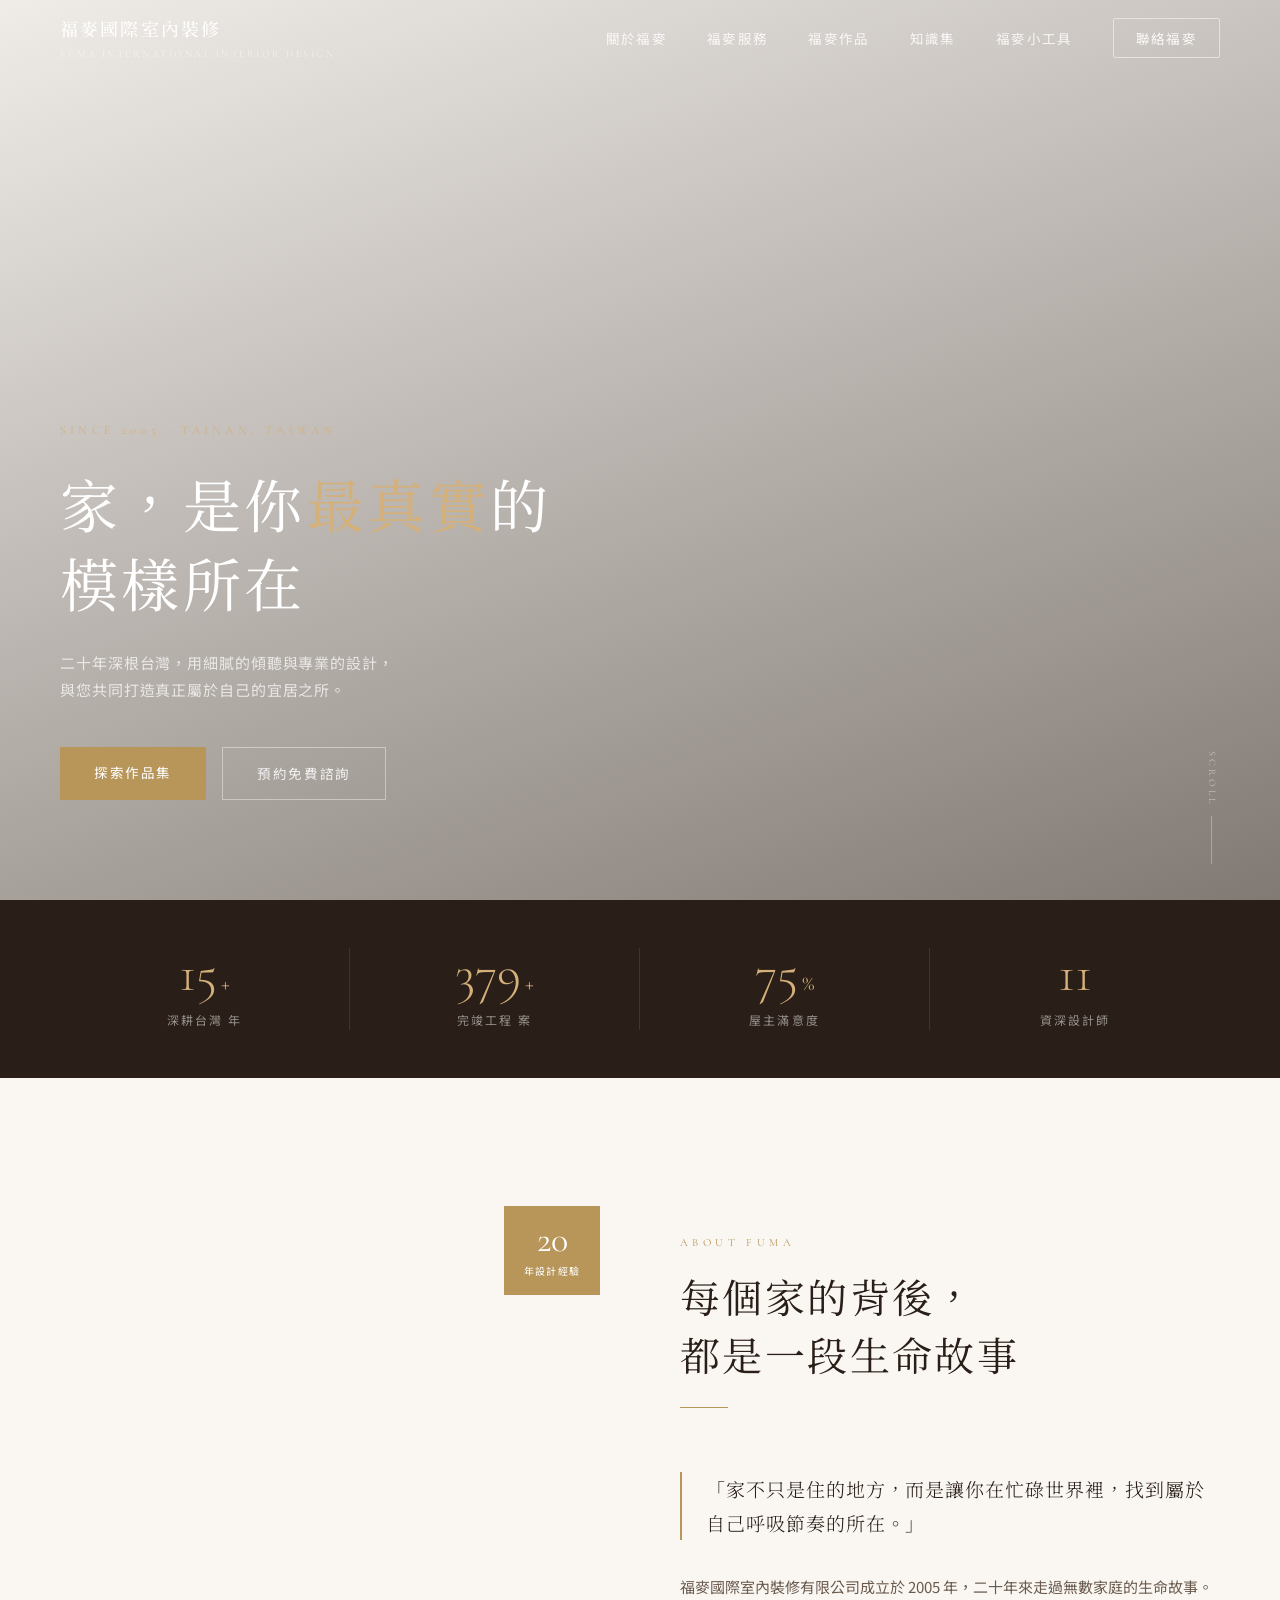
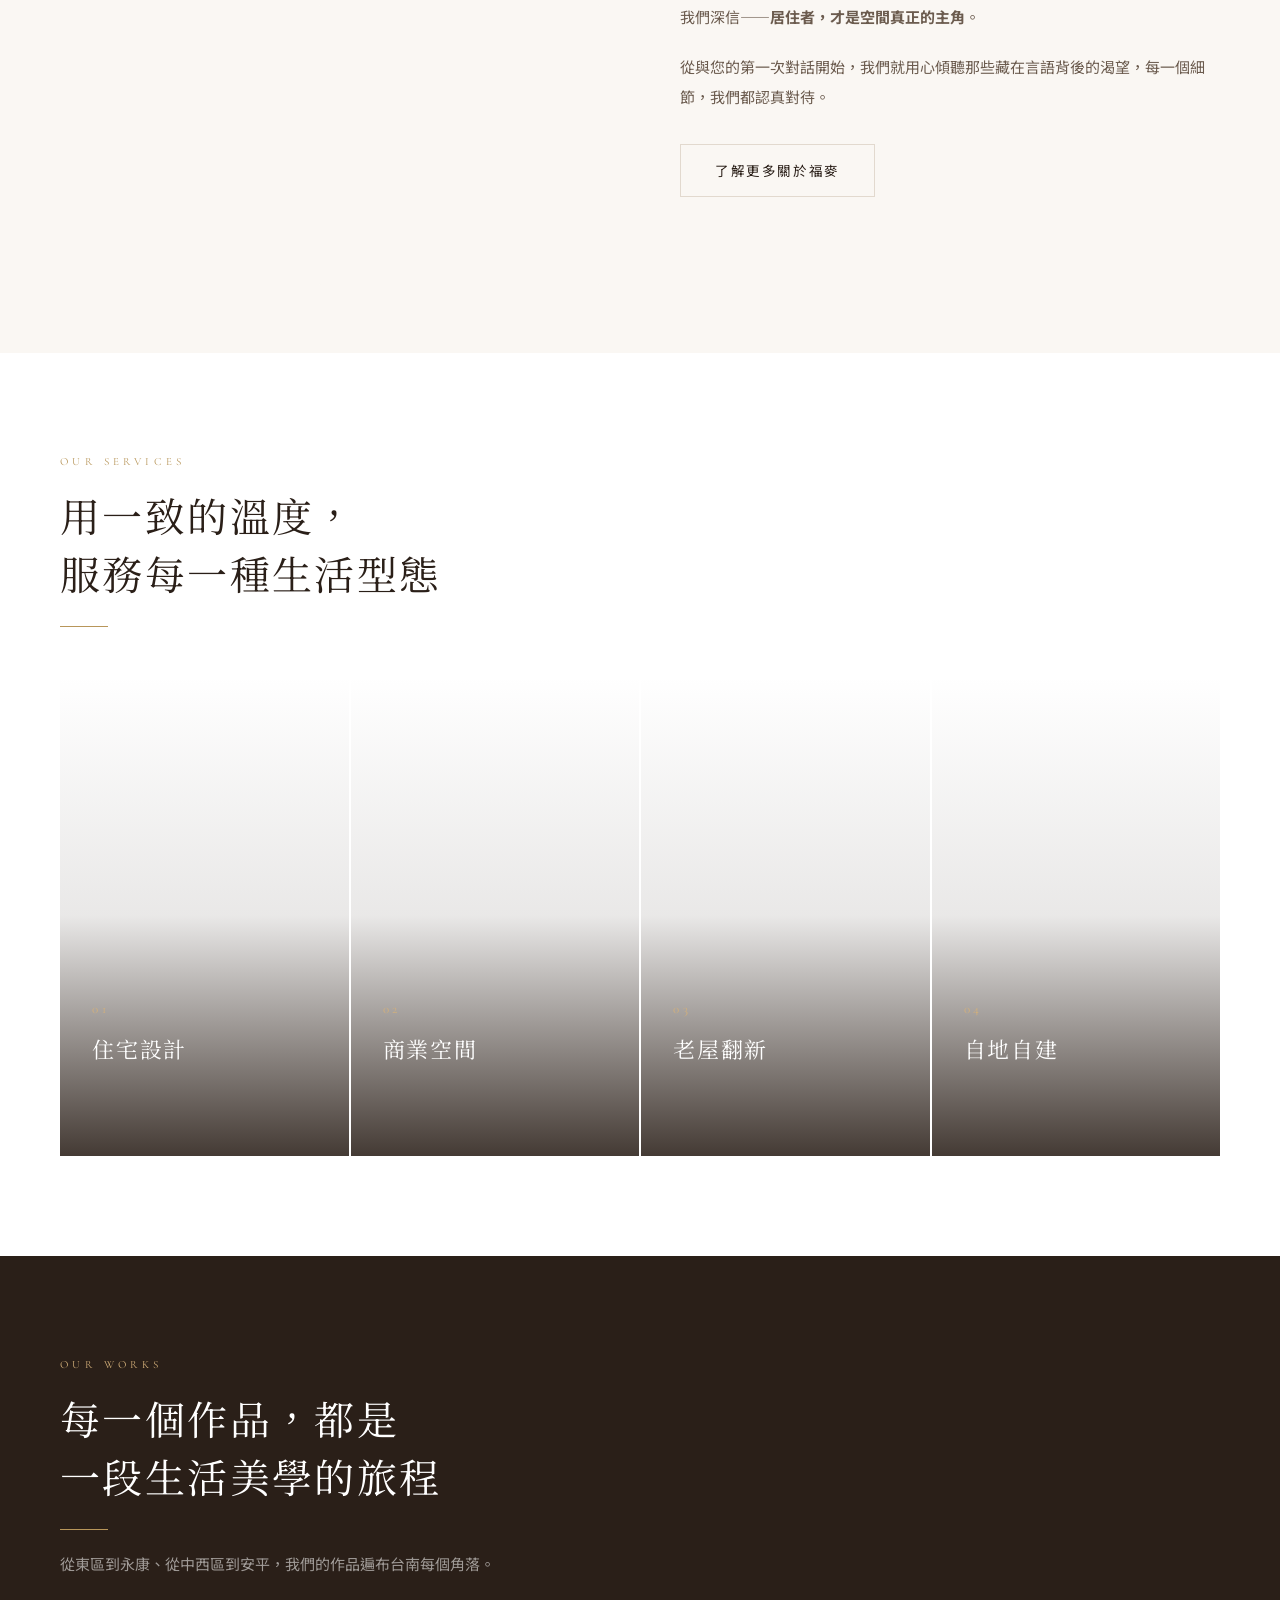
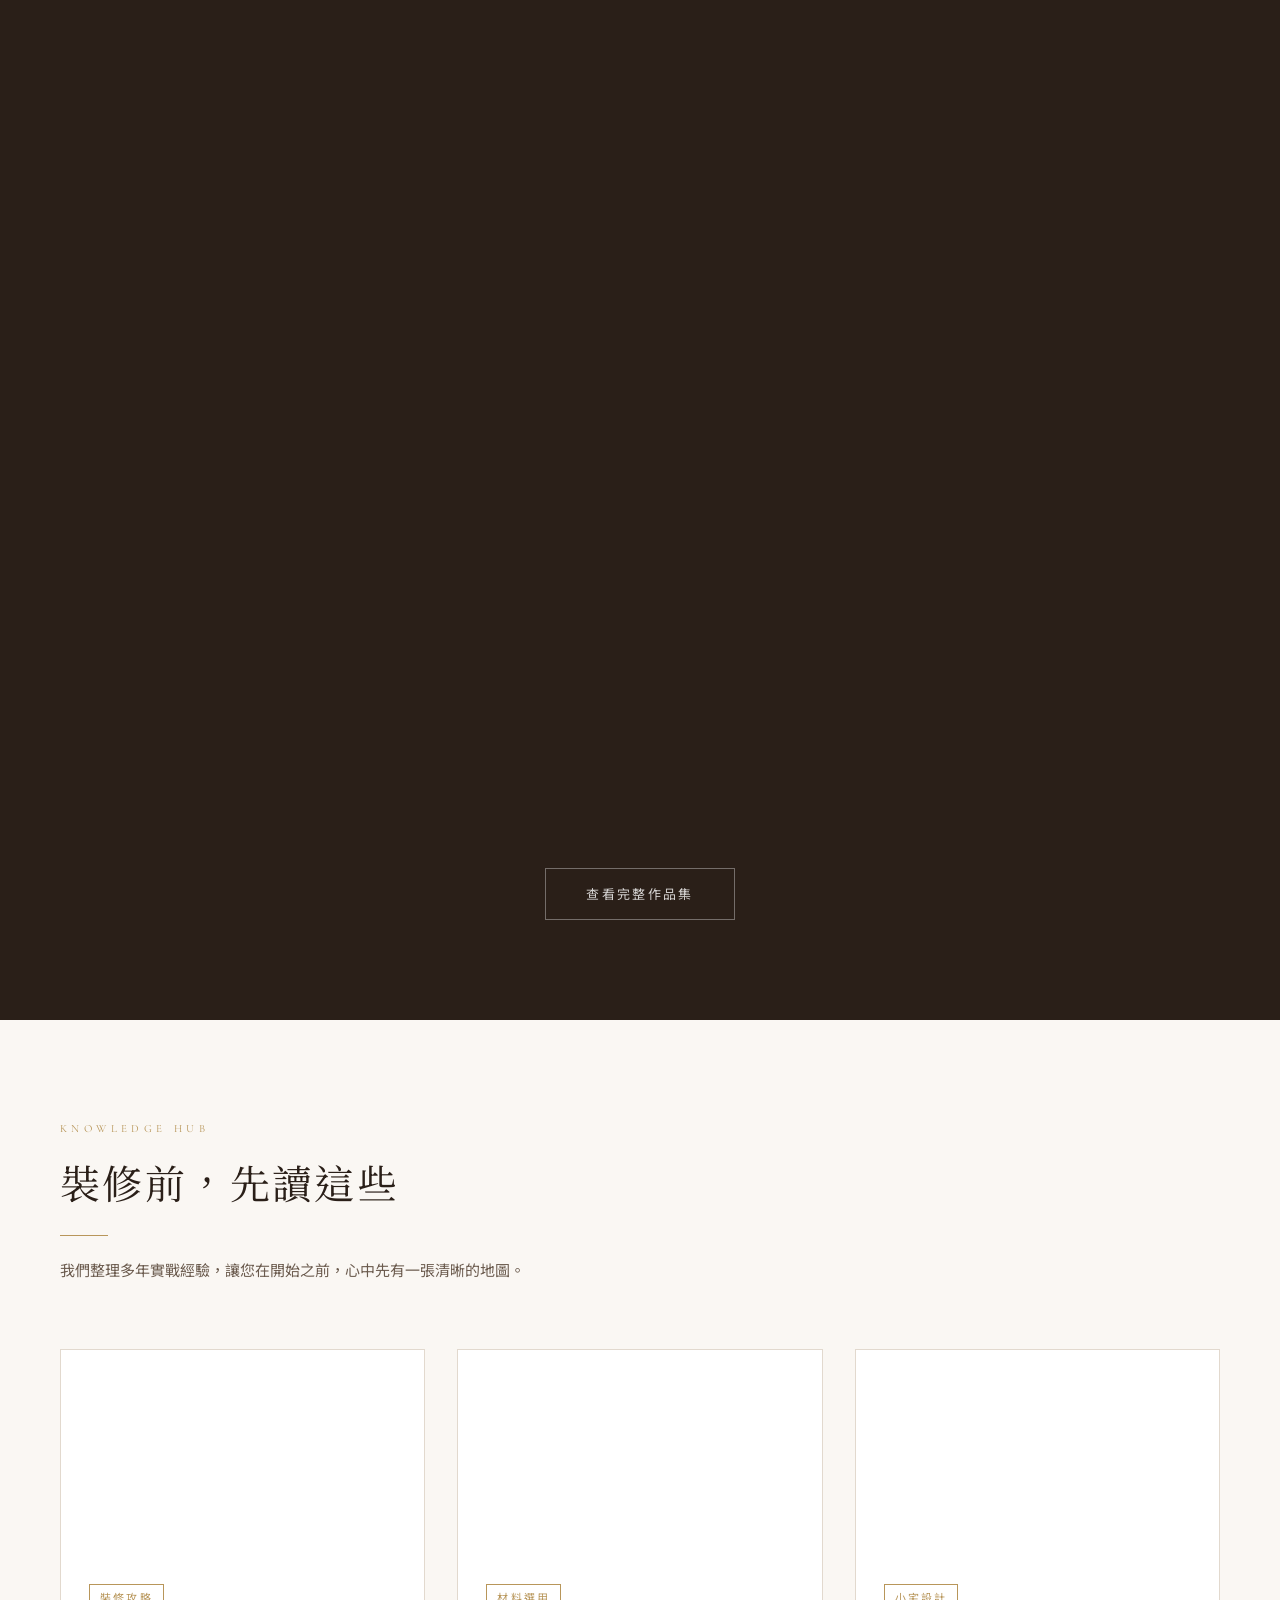
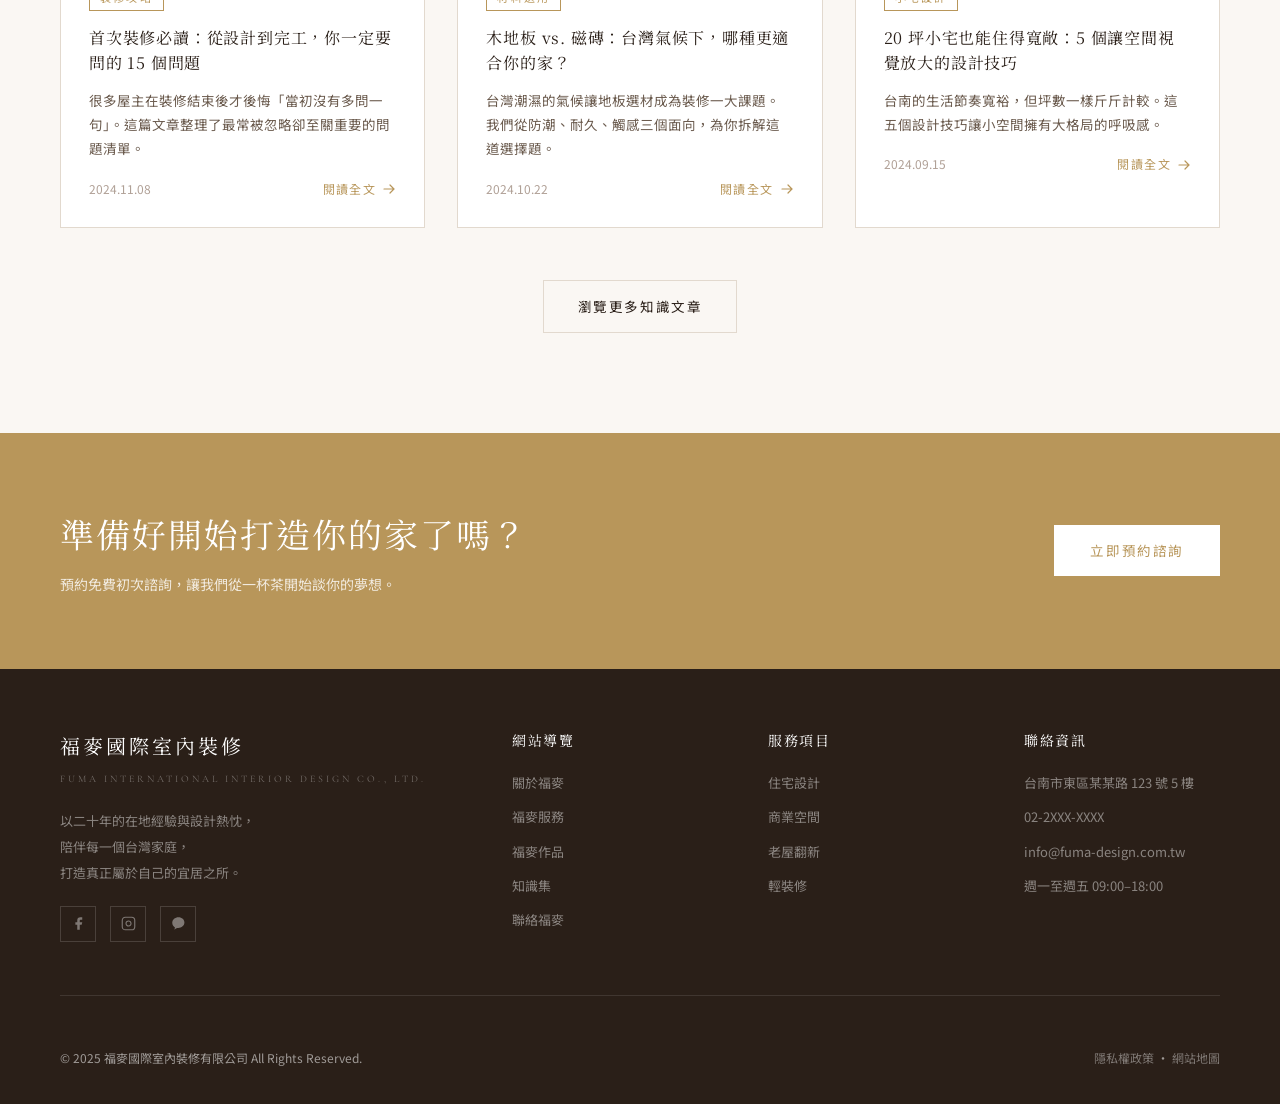
==== commit 0e43555a: "Add 天麗行館 LINE OA smart-concierge demo page Interactive phone-mockup demo covering the 8 booking scen" ====
--- a/index.html
+++ b/index.html
@@ -187,7 +187,7 @@
       <li><a href="services.html">福麥服務</a></li>
       <li><a href="portfolio.html">福麥作品</a></li>
       <li><a href="knowledge.html">知識集</a></li>
-      <li><a href="#" target="_blank" rel="noopener">福麥小工具</a></li>
+      <li><a href="tianli-line-demo.html">福麥小工具</a></li>
       <li><a href="contact.html" class="nav-contact-btn">聯絡福麥</a></li>
     </ul>
     <div class="hamburger" onclick="toggleMenu()"><span></span><span></span><span></span></div>
@@ -198,7 +198,7 @@
     <a href="services.html" onclick="toggleMenu()">福麥服務</a>
     <a href="portfolio.html" onclick="toggleMenu()">福麥作品</a>
     <a href="knowledge.html" onclick="toggleMenu()">知識集</a>
-    <a href="#" target="_blank" rel="noopener" onclick="toggleMenu()">福麥小工具</a>
+    <a href="tianli-line-demo.html" onclick="toggleMenu()">福麥小工具</a>
     <a href="contact.html" onclick="toggleMenu()">聯絡福麥</a>
   </div>
 
